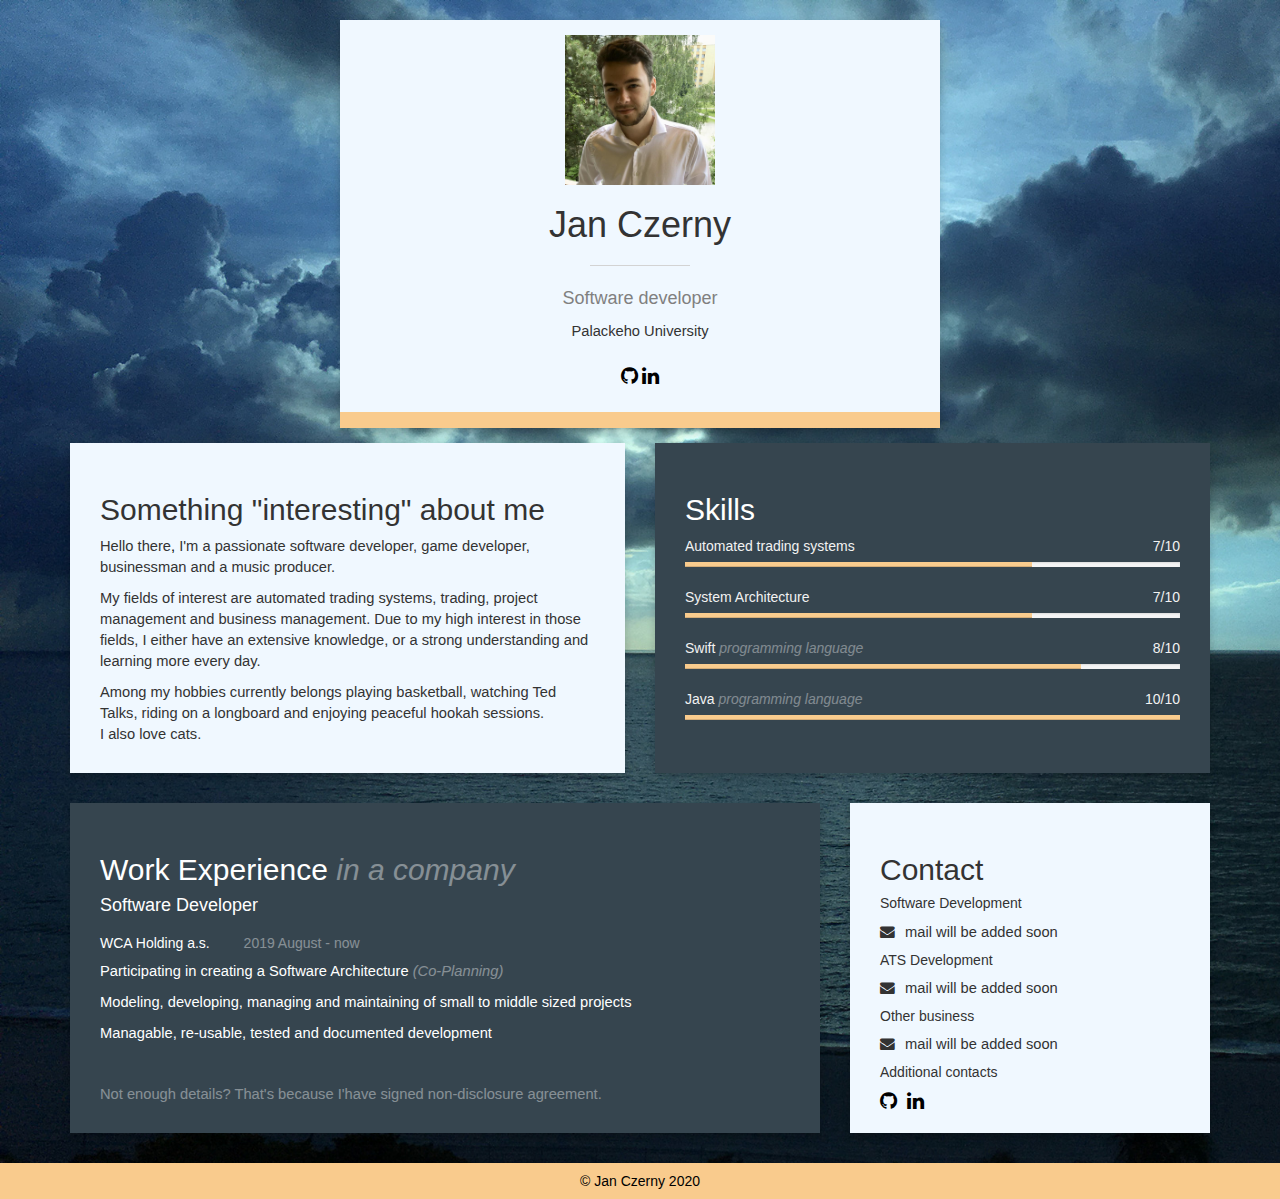
==== index.html @ f6939a1d "Updated index" ====
<!DOCTYPE html>
<html lang="en">
<head>
<meta charset="UTF-8">
<title>Jan Czerny Portfolio</title>
<link rel="stylesheet" href="https://cdnjs.cloudflare.com/ajax/libs/font-awesome/4.7.0/css/font-awesome.min.css">
<link rel="stylesheet" href="css/bootstrap.min.css">
<link rel="stylesheet" href="css/style.css">
</head>
<body>


<div class="card box-shadow">
  <img src="pics/IMG_2783.jpg" alt="Jan Czerny pic=" class="image">
  <h1>Jan Czerny</h1>
  <hr>
  <p class="title">Software developer</p>
  <p>Palackeho University</p>
  <div style="margin: 24px 0;">
    <a href="https://github.com/supahotcoder"><i class="fa fa-github icon-size"></i></a>
    <a href="https://cz.linkedin.com/in/jan-czerny-498b4b15b"><i class="fa fa-linkedin icon-size"></i></a>
  </div>
  <div class="divider"></div>
</div>

<section class="container">
	<div class="row">
		<div class="col-md-6 col-sm-12">
			<div class="about box-shadow">
				<h2>Something "interesting" about me</h2>
        <p>Hello there<a href="https://sithposting.fandom.com/wiki/Hello_There">,</a> I'm a passionate software developer, game developer, businessman and a music producer.</p>
        <p>My fields of interest are automated trading systems, trading, project management and business management. Due to my high interest in those fields, I either have an extensive knowledge, or a strong understanding and learning more every day.</p>
        <p>Among my hobbies currently belongs playing basketball, watching Ted Talks, riding on a longboard and enjoying peaceful hookah sessions.<br> I also love cats.</p>
      </div>
		</div>
		<div class="col-md-6 col-sm-12">
			<div class="skills box-shadow">
				<h2 class="white">Skills</h2>
        <!-- <strong>Table football</strong>
        <span class="pull-right">6</span>
          <div class="progress">
            <div class="progress-bar progress-bar-primary" role="progressbar"
                          aria-valuenow="6" aria-valuemin="0" aria-valuemax="10" style="width: 60%;"></div>
          </div> -->
        <strong>Automated trading systems</strong>
				<span class="pull-right">7/10</span>
					<div class="progress">
						<div class="progress-bar progress-bar-primary" role="progressbar"
                        aria-valuenow="7" aria-valuemin="0" aria-valuemax="10"  style="width: 70%;"></div>
					</div>
        <strong>System Architecture</strong>
        <span class="pull-right">7/10</span>
          <div class="progress">
            <div class="progress-bar progress-bar-primary" role="progressbar"
                          aria-valuenow="7" aria-valuemin="0" aria-valuemax="10"  style="width: 70%;"></div>
          </div>
				<strong>Swift</strong> <i class="explain">programming language</i>
				<span class="pull-right">8/10</span>
					<div class="progress">
						<div class="progress-bar progress-bar-primary" role="progressbar"
                        aria-valuenow="8" aria-valuemin="0" aria-valuemax="10"  style="width: 80%;"></div>
					</div>
				<strong>Java</strong> <i class="explain">programming language</i>
				<span class="pull-right">10/10</span>
					<div class="progress">
						<div class="progress-bar progress-bar-primary" role="progressbar"
                        aria-valuenow="10" aria-valuemin="0" aria-valuemax="10" style="width: 100%;"></div>
					</div>
			</div>
		</div>
	</div>
</section>

<!-- contact and experience -->
<section class="container">
	<div class="row">
    <div class="col-md-8 col-sm-12">
      <div class="experience box-shadow">
        <h2 class="white">Work Experience <i class="explain">in a company</i></h2>
          <div class="experience-content">
            <h4 class="experience-title">Software Developer</h4>
            <h5>WCA Holding a.s.</h5>
            <span></span>
            <h5 class="explain">2019 August - now</h5>
            <p>Participating in creating a Software Architecture <i class="explain">(Co-Planning)</i></p>
            <p>Modeling, developing, managing and maintaining of small to middle sized projects</p>
            <p>Managable, re-usable, tested and documented development</p>
            <hr class="no-line">
            <p class="explain">Not enough details? That's because I'have signed non-disclosure agreement.</p>
          </div>
      </div>
    </div>
		<div class="col-md-4 col-sm-12">
			<div class="contact box-shadow">
				<h2>Contact</h2>
        <h5>Software Development</h5>
					 <p><i class="fa fa-envelope"></i> mail will be added soon</p>
        <h5>ATS Development</h5>
  			   <p><i class="fa fa-envelope"></i> mail will be added soon</p>
        <h5>Other business</h5>
    			 <p><i class="fa fa-envelope"></i> mail will be added soon</p>
        <h5>Additional contacts</h5>
          <a href="https://github.com/supahotcoder"><i class="fa fa-github icon-size"></i></a>
          <a href="https://cz.linkedin.com/in/jan-czerny-498b4b15b"><i class="fa fa-linkedin icon-size"></i></a>
			</div>
		</div>
	</div>
</section>
<footer>&copy; Jan Czerny 2020</footer>
</body>
</html>
---- css/style.css ----
/* global settings */
body{
  background-image: url('../pics/IMG_3488.jpg');
  background-size: cover;
}

hr{
  border-color: #D3D3D3;
  width: 100px;
}

a {
  text-decoration: none;
  color: black;
}

p {
  font-size: 1.05em;
}

.image {
  width: 30%;
  margin-top: 15px;
  width: 150px;
  height: 150px;
}

button:hover, a:hover {
  opacity: 0.7;
}

.no-line{
  border: none;
}

.explain {
  opacity: 40%;
}

 .box-shadow {
  box-shadow: 0 4px 8px 0 rgba(0, 0, 0, 0.2);
}

.white {
  color: #fff;
}

/* shared settings sections  (colors, sizing)*/

.about, .card, .contact{
  background: #f0f8ff;
}

.experience , .skills{
  background: #36454f;
}

footer, .divider, .skills .progress .progress-bar-primary{
  background: #f9cb8d; /*#4997d0;*/
}

.about, .skills,
.contact, .experience {
  padding: 30px;
  min-height: 330px;
  max-height: 330px;
  margin-bottom: 30px;
}


/* portfolio card */
.card {
  max-width: 600px;
  margin-left: auto;
  margin-right: auto;
  margin-top: 20px;
  text-align: center;
  font-family: arial;
}

.title {
  color: grey;
  font-size: 18px;
}

.icon-size {
  font-size: 20px;
}

.divider {
  padding: 8px;
  margin-bottom: 15px
}

/* skills section */
.skills {
  color: #f2f2f2;
}
.skills .progress {
  border-radius: 0px;
  height: 5px;
}

.skills strong {
  display: inline-block;
  font-weight: normal;
  padding-bottom: 6px;
}

/* experience section */
.experience {
  color: white;
}
.experience .experience-content {
  padding-bottom: 14px;
}
.experience h5 {
  display: inline-block;
}
.experience span {
  padding-right: 10px;
  padding-left: 20px;
}

/* contact section */
.contact .fa {
  padding-right: 6px;
}

/* footer section */
footer {
  color: black;
  text-align: center;
  padding-top: 8px;
  padding-bottom: 8px;
}

@media (max-width: 991px) {
  .card{
    margin-bottom: 30px;
  }
}

@media (max-width: 645px) {
  .card{
    margin-left: 15px;
    margin-right: 15px
  }
}

@media ( max-width: 360px ) {
  header h1 {
    font-size: 30px;
  }
  .about h2 {
    font-size: 24px;
  }
  .experience h4 {
    font-size: 20px;
  }
}
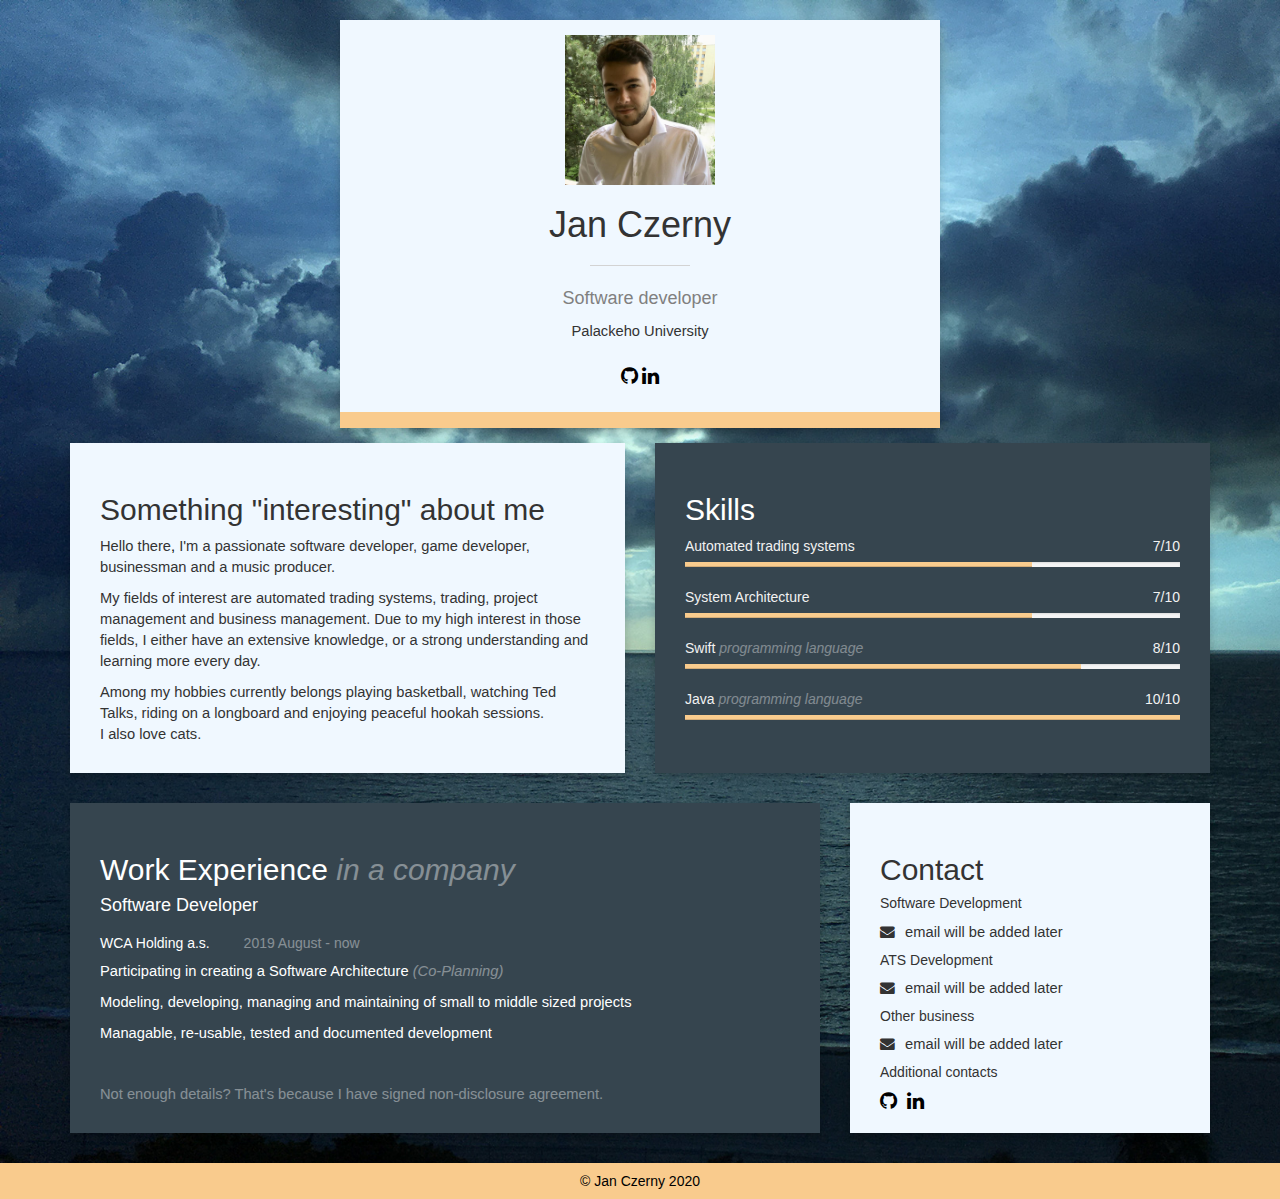
==== commit fd3bf5d1: "Updated: multi browser support, text and readability" ====
--- a/index.html
+++ b/index.html
@@ -2,6 +2,7 @@
 <html lang="en">
 <head>
 <meta charset="UTF-8">
+<meta name="viewport" content="width=device-width, initial-scale=1">
 <title>Jan Czerny Portfolio</title>
 <link rel="stylesheet" href="https://cdnjs.cloudflare.com/ajax/libs/font-awesome/4.7.0/css/font-awesome.min.css">
 <link rel="stylesheet" href="css/bootstrap.min.css">
@@ -86,7 +87,7 @@
             <p>Modeling, developing, managing and maintaining of small to middle sized projects</p>
             <p>Managable, re-usable, tested and documented development</p>
             <hr class="no-line">
-            <p class="explain">Not enough details? That's because I'have signed non-disclosure agreement.</p>
+            <p class="explain">Not enough details? That's because I have signed non-disclosure agreement.</p>
           </div>
       </div>
     </div>
@@ -94,11 +95,11 @@
 			<div class="contact box-shadow">
 				<h2>Contact</h2>
         <h5>Software Development</h5>
-					 <p><i class="fa fa-envelope"></i> mail will be added soon</p>
+					 <p><i class="fa fa-envelope"></i> email will be added later</p>
         <h5>ATS Development</h5>
-  			   <p><i class="fa fa-envelope"></i> mail will be added soon</p>
+  			   <p><i class="fa fa-envelope"></i> email will be added later</p>
         <h5>Other business</h5>
-    			 <p><i class="fa fa-envelope"></i> mail will be added soon</p>
+    			 <p><i class="fa fa-envelope"></i> email will be added later</p>
         <h5>Additional contacts</h5>
           <a href="https://github.com/supahotcoder"><i class="fa fa-github icon-size"></i></a>
           <a href="https://cz.linkedin.com/in/jan-czerny-498b4b15b"><i class="fa fa-linkedin icon-size"></i></a>
--- a/css/style.css
+++ b/css/style.css
@@ -34,7 +34,20 @@
 }
 
 .explain {
-  opacity: 40%;
+  /* IE 8 */
+-ms-filter: "progid:DXImageTransform.Microsoft.Alpha(Opacity=40)";
+
+/* IE 5-7 */
+filter: alpha(opacity=40);
+
+/* Netscape */
+-moz-opacity: 0.4;
+
+/* Safari 1.x */
+-khtml-opacity: 0.4;
+
+/* Others */
+opacity: 0.4;
 }
 
  .box-shadow {
@@ -146,6 +159,23 @@
     margin-left: 15px;
     margin-right: 15px
   }
+
+  .about, .skills, .contact, .experience {
+    max-height: none;
+  }
+
+  h2{
+    font-size: 27px;
+    text-align: center;
+  }
+
+  .contact{
+    text-align: center;
+  }
+
+  .contact h5{
+    text-decoration: underline;
+  }
 }
 
 @media ( max-width: 360px ) {
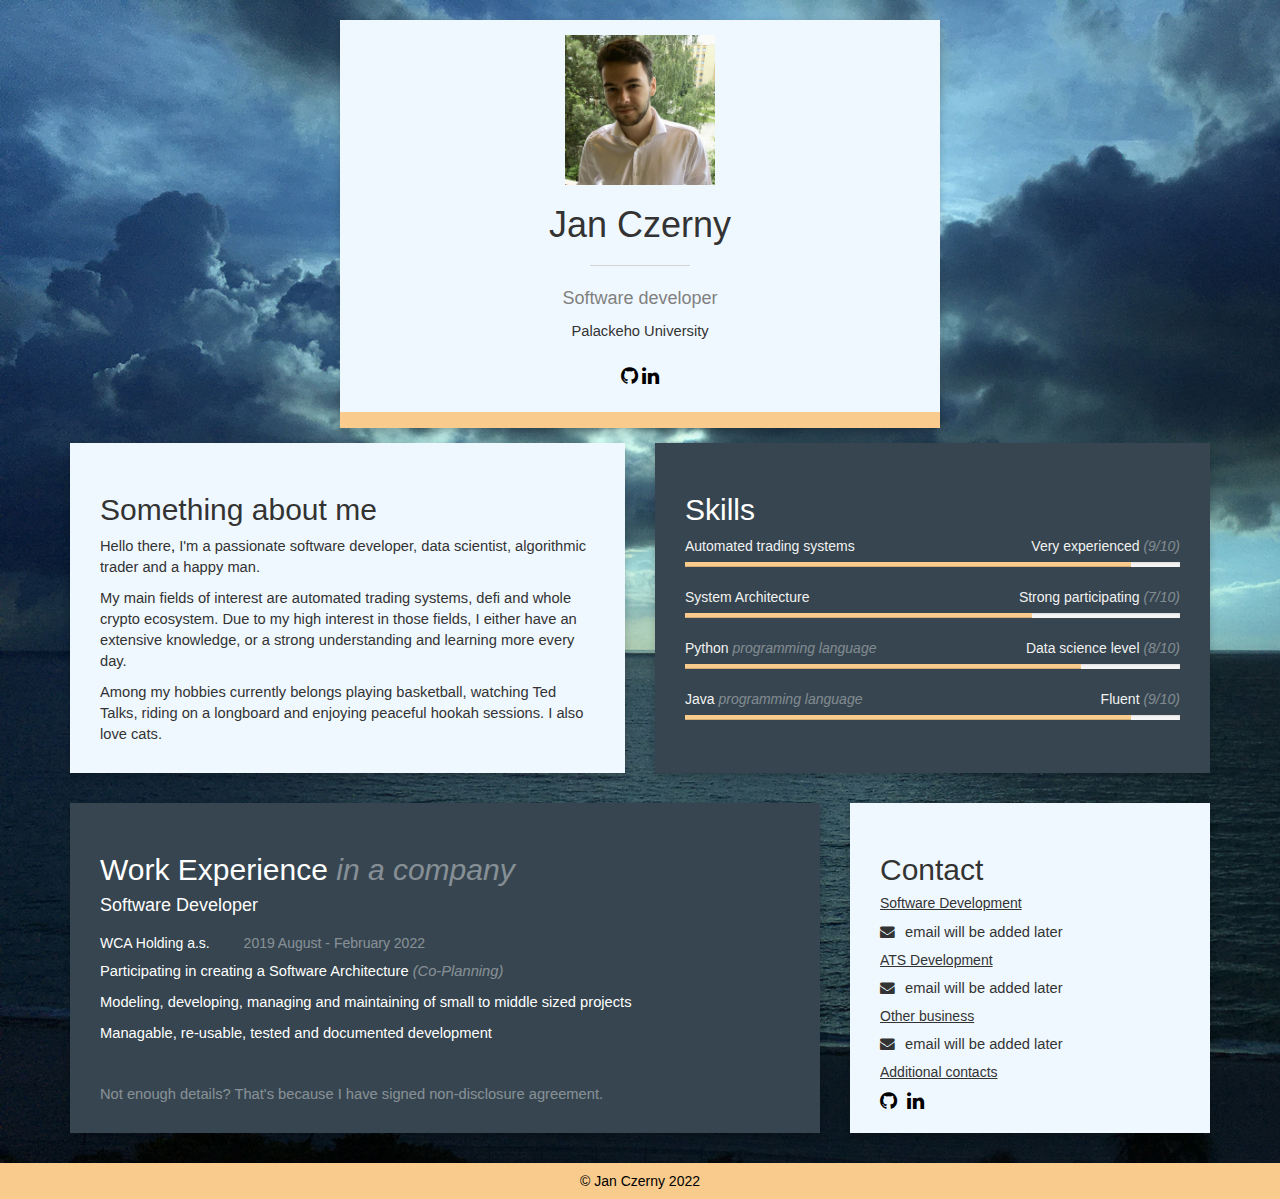
==== commit 3576d792: "Updated version." ====
--- a/index.html
+++ b/index.html
@@ -28,44 +28,38 @@
 	<div class="row">
 		<div class="col-md-6 col-sm-12">
 			<div class="about box-shadow">
-				<h2>Something "interesting" about me</h2>
-        <p>Hello there<a href="https://sithposting.fandom.com/wiki/Hello_There">,</a> I'm a passionate software developer, game developer, businessman and a music producer.</p>
-        <p>My fields of interest are automated trading systems, trading, project management and business management. Due to my high interest in those fields, I either have an extensive knowledge, or a strong understanding and learning more every day.</p>
-        <p>Among my hobbies currently belongs playing basketball, watching Ted Talks, riding on a longboard and enjoying peaceful hookah sessions.<br> I also love cats.</p>
+				<h2>Something about me</h2>
+        <p>Hello there<a href="https://sithposting.fandom.com/wiki/Hello_There">,</a> I'm a passionate software developer, data scientist, algorithmic trader and a happy man.</p>
+        <p>My main fields of interest are automated trading systems, defi and whole crypto ecosystem. Due to my high interest in those fields, I either have an extensive knowledge, or a strong understanding and learning more every day.</p>
+        <p>Among my hobbies currently belongs playing basketball, watching Ted Talks, riding on a longboard and enjoying peaceful hookah sessions. I also love cats.</p>
       </div>
 		</div>
 		<div class="col-md-6 col-sm-12">
 			<div class="skills box-shadow">
 				<h2 class="white">Skills</h2>
-        <!-- <strong>Table football</strong>
-        <span class="pull-right">6</span>
-          <div class="progress">
-            <div class="progress-bar progress-bar-primary" role="progressbar"
-                          aria-valuenow="6" aria-valuemin="0" aria-valuemax="10" style="width: 60%;"></div>
-          </div> -->
         <strong>Automated trading systems</strong>
-				<span class="pull-right">7/10</span>
+				<span class="pull-right">Very experienced <i class="explain">(9/10)</i></span>
 					<div class="progress">
 						<div class="progress-bar progress-bar-primary" role="progressbar"
-                        aria-valuenow="7" aria-valuemin="0" aria-valuemax="10"  style="width: 70%;"></div>
+                        aria-valuenow="9" aria-valuemin="0" aria-valuemax="10"  style="width: 90%;"></div>
 					</div>
         <strong>System Architecture</strong>
-        <span class="pull-right">7/10</span>
+        <span class="pull-right">Strong participating <i class="explain">(7/10)</i></span>
           <div class="progress">
             <div class="progress-bar progress-bar-primary" role="progressbar"
                           aria-valuenow="7" aria-valuemin="0" aria-valuemax="10"  style="width: 70%;"></div>
           </div>
-				<strong>Swift</strong> <i class="explain">programming language</i>
-				<span class="pull-right">8/10</span>
+				<strong>Python</strong> <i class="explain">programming language</i>
+				<span class="pull-right">Data science level <i class="explain">(8/10)</i></span>
 					<div class="progress">
 						<div class="progress-bar progress-bar-primary" role="progressbar"
                         aria-valuenow="8" aria-valuemin="0" aria-valuemax="10"  style="width: 80%;"></div>
 					</div>
 				<strong>Java</strong> <i class="explain">programming language</i>
-				<span class="pull-right">10/10</span>
+				<span class="pull-right">Fluent <i class="explain">(9/10)</i></span>
 					<div class="progress">
 						<div class="progress-bar progress-bar-primary" role="progressbar"
-                        aria-valuenow="10" aria-valuemin="0" aria-valuemax="10" style="width: 100%;"></div>
+                        aria-valuenow="9" aria-valuemin="0" aria-valuemax="10" style="width: 90%;"></div>
 					</div>
 			</div>
 		</div>
@@ -82,7 +76,7 @@
             <h4 class="experience-title">Software Developer</h4>
             <h5>WCA Holding a.s.</h5>
             <span></span>
-            <h5 class="explain">2019 August - now</h5>
+            <h5 class="explain">2019 August - February 2022</h5>
             <p>Participating in creating a Software Architecture <i class="explain">(Co-Planning)</i></p>
             <p>Modeling, developing, managing and maintaining of small to middle sized projects</p>
             <p>Managable, re-usable, tested and documented development</p>
@@ -107,6 +101,6 @@
 		</div>
 	</div>
 </section>
-<footer>&copy; Jan Czerny 2020</footer>
+<footer>&copy; Jan Czerny 2022</footer>
 </body>
 </html>
--- a/css/style.css
+++ b/css/style.css
@@ -45,6 +45,9 @@
 
 /* Safari 1.x */
 -khtml-opacity: 0.4;
+
+/* webkit browsers */
+-webkit-opacity: 0.4;
 
 /* Others */
 opacity: 0.4;
@@ -140,6 +143,11 @@
   padding-right: 6px;
 }
 
+.contact h5{
+  text-decoration: underline;
+  -webkit-text-decoration-line: underline;
+}
+
 /* footer section */
 footer {
   color: black;
@@ -152,9 +160,18 @@
   .card{
     margin-bottom: 30px;
   }
+
+  .contact{
+    text-align: center;
+    text-align: -webkit-center;
+  }
 }
 
 @media (max-width: 645px) {
+  body{
+    -webkit-text-size-adjust: 100%;
+  }
+
   .card{
     margin-left: 15px;
     margin-right: 15px
@@ -168,14 +185,6 @@
     font-size: 27px;
     text-align: center;
   }
-
-  .contact{
-    text-align: center;
-  }
-
-  .contact h5{
-    text-decoration: underline;
-  }
 }
 
 @media ( max-width: 360px ) {
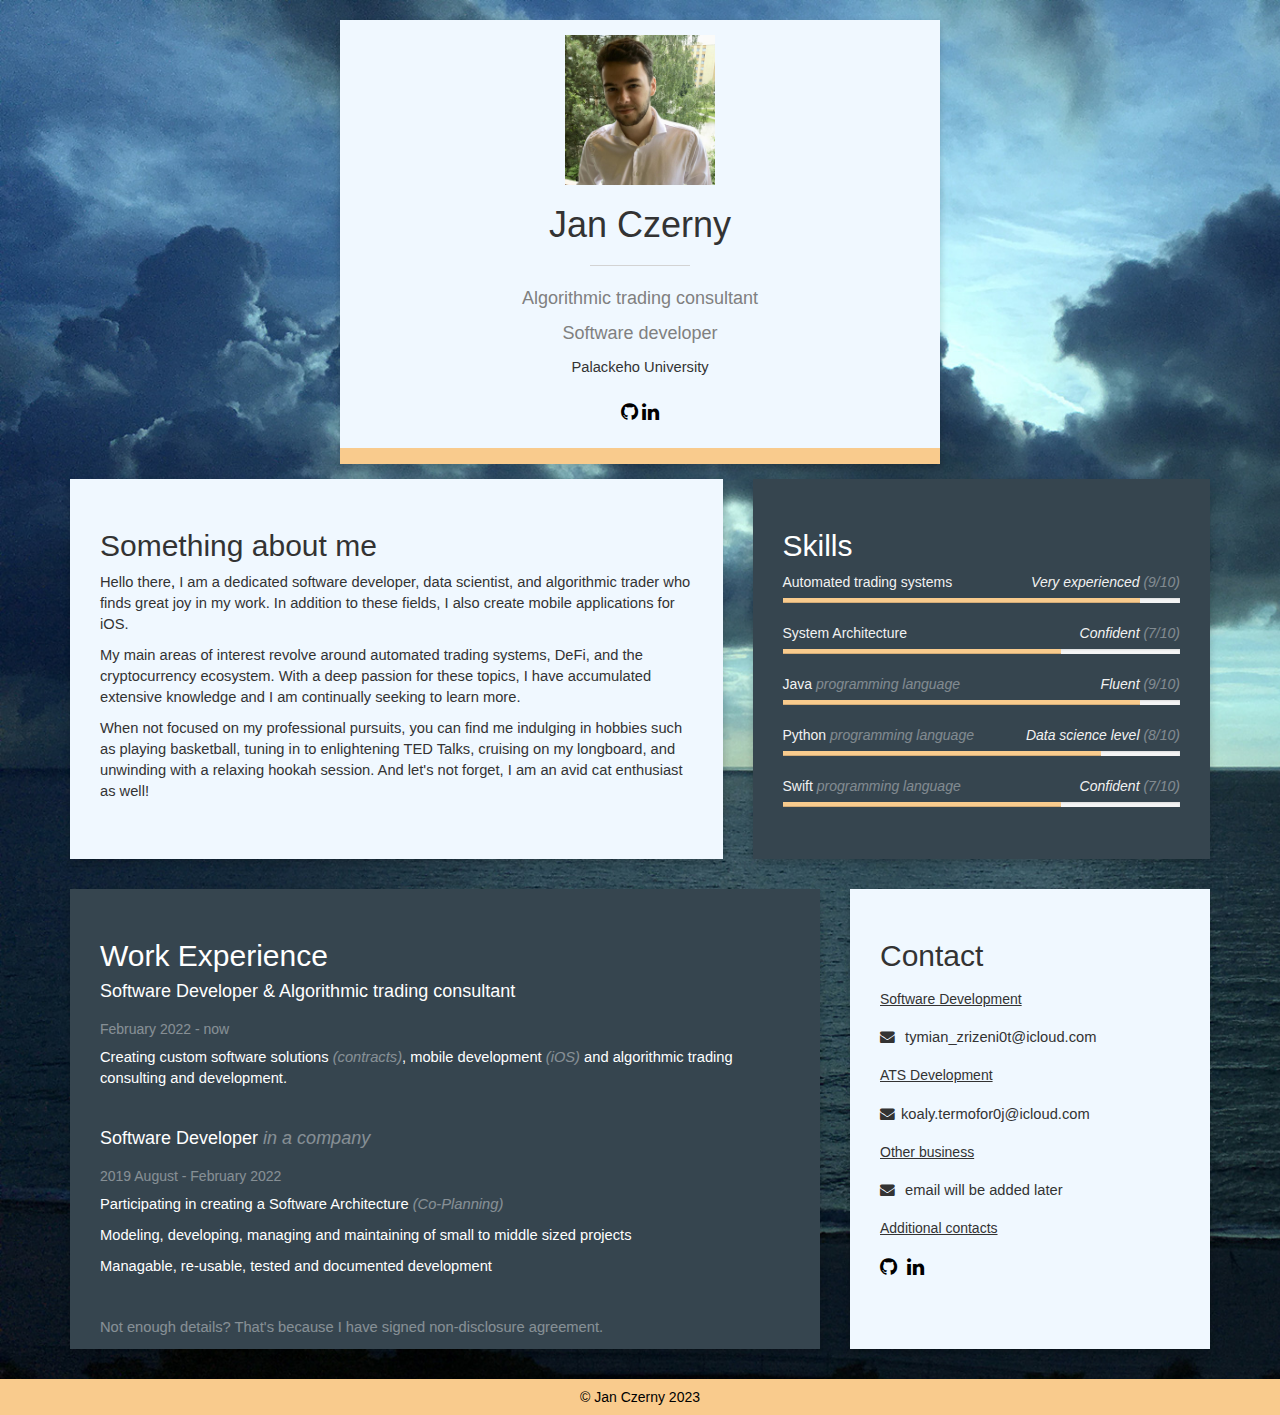
==== commit 4b4e412b: "Updated portfolio Fixed: mobile view Added: contact & simple anti spam features" ====
--- a/index.html
+++ b/index.html
@@ -15,6 +15,7 @@
   <img src="pics/IMG_2783.jpg" alt="Jan Czerny pic=" class="image">
   <h1>Jan Czerny</h1>
   <hr>
+  <p class="title">Algorithmic trading consultant</p>
   <p class="title">Software developer</p>
   <p>Palackeho University</p>
   <div style="margin: 24px 0;">
@@ -26,41 +27,47 @@
 
 <section class="container">
 	<div class="row">
-		<div class="col-md-6 col-sm-12">
+		<div class="col-md-7 col-sm-14">
 			<div class="about box-shadow">
 				<h2>Something about me</h2>
-        <p>Hello there<a href="https://sithposting.fandom.com/wiki/Hello_There">,</a> I'm a passionate software developer, data scientist, algorithmic trader and a happy man.</p>
-        <p>My main fields of interest are automated trading systems, defi and whole crypto ecosystem. Due to my high interest in those fields, I either have an extensive knowledge, or a strong understanding and learning more every day.</p>
-        <p>Among my hobbies currently belongs playing basketball, watching Ted Talks, riding on a longboard and enjoying peaceful hookah sessions. I also love cats.</p>
+        <p>Hello there<a href="https://sithposting.fandom.com/wiki/Hello_There">,</a> I am a dedicated software developer, data scientist, and algorithmic trader who finds great joy in my work. In addition to these fields, I also create mobile applications for iOS.</p>
+        <p>My main areas of interest revolve around automated trading systems, DeFi, and the cryptocurrency ecosystem. With a deep passion for these topics, I have accumulated extensive knowledge and I am continually seeking to learn more.</p>
+        <p>When not focused on my professional pursuits, you can find me indulging in hobbies such as playing basketball, tuning in to enlightening TED Talks, cruising on my longboard, and unwinding with a relaxing hookah session. And let's not forget, I am an avid cat enthusiast as well!</p>
       </div>
 		</div>
-		<div class="col-md-6 col-sm-12">
+		<div class="col-md-5 col-sm-12">
 			<div class="skills box-shadow">
 				<h2 class="white">Skills</h2>
         <strong>Automated trading systems</strong>
-				<span class="pull-right">Very experienced <i class="explain">(9/10)</i></span>
+				<span class="pull-right"><i class="explain-text">Very experienced</i> <i class="explain">(9/10)</i></span>
 					<div class="progress">
 						<div class="progress-bar progress-bar-primary" role="progressbar"
                         aria-valuenow="9" aria-valuemin="0" aria-valuemax="10"  style="width: 90%;"></div>
 					</div>
         <strong>System Architecture</strong>
-        <span class="pull-right">Strong participating <i class="explain">(7/10)</i></span>
+        <span class="pull-right"><i class="explain-text">Confident</i> <i class="explain">(7/10)</i></span>
           <div class="progress">
             <div class="progress-bar progress-bar-primary" role="progressbar"
                           aria-valuenow="7" aria-valuemin="0" aria-valuemax="10"  style="width: 70%;"></div>
           </div>
+        <strong>Java</strong> <i class="explain">programming language</i>
+        <span class="pull-right"><i class="explain-text">Fluent</i> <i class="explain">(9/10)</i></span>
+          <div class="progress">
+            <div class="progress-bar progress-bar-primary" role="progressbar"
+                        aria-valuenow="9" aria-valuemin="0" aria-valuemax="10" style="width: 90%;"></div>
+          </div>
 				<strong>Python</strong> <i class="explain">programming language</i>
-				<span class="pull-right">Data science level <i class="explain">(8/10)</i></span>
+				<span class="pull-right"><i class="explain-text">Data science level</i> <i class="explain">(8/10)</i></span>
 					<div class="progress">
 						<div class="progress-bar progress-bar-primary" role="progressbar"
                         aria-valuenow="8" aria-valuemin="0" aria-valuemax="10"  style="width: 80%;"></div>
 					</div>
-				<strong>Java</strong> <i class="explain">programming language</i>
-				<span class="pull-right">Fluent <i class="explain">(9/10)</i></span>
-					<div class="progress">
-						<div class="progress-bar progress-bar-primary" role="progressbar"
-                        aria-valuenow="9" aria-valuemin="0" aria-valuemax="10" style="width: 90%;"></div>
-					</div>
+          <strong>Swift</strong> <i class="explain">programming language</i>
+          <span class="pull-right"><i class="explain-text">Confident</i> <i class="explain">(7/10)</i></span>
+            <div class="progress">
+              <div class="progress-bar progress-bar-primary" role="progressbar"
+                          aria-valuenow="7" aria-valuemin="0" aria-valuemax="10" style="width: 70%;"></div>
+            </div>
 			</div>
 		</div>
 	</div>
@@ -71,11 +78,13 @@
 	<div class="row">
     <div class="col-md-8 col-sm-12">
       <div class="experience box-shadow">
-        <h2 class="white">Work Experience <i class="explain">in a company</i></h2>
+        <h2 class="white">Work Experience</h2>
           <div class="experience-content">
-            <h4 class="experience-title">Software Developer</h4>
-            <h5>WCA Holding a.s.</h5>
-            <span></span>
+            <h4 class="experience-title">Software Developer & Algorithmic trading consultant</h4>
+            <h5 class="explain">February 2022 - now</h5>
+            <p>Creating custom software solutions <i class="explain">(contracts)</i>, mobile development <i class="explain">(iOS)</i> and algorithmic trading consulting and development.</p>
+            <hr class="no-line">
+            <h4 class="experience-title">Software Developer <i class="explain">in a company</i></h4>
             <h5 class="explain">2019 August - February 2022</h5>
             <p>Participating in creating a Software Architecture <i class="explain">(Co-Planning)</i></p>
             <p>Modeling, developing, managing and maintaining of small to middle sized projects</p>
@@ -89,9 +98,44 @@
 			<div class="contact box-shadow">
 				<h2>Contact</h2>
         <h5>Software Development</h5>
-					 <p><i class="fa fa-envelope"></i> email will be added later</p>
-        <h5>ATS Development</h5>
-  			   <p><i class="fa fa-envelope"></i> email will be added later</p>
+					 <p><i class="fa fa-envelope"></i><span class="begone" aria-hidden="true">No spam for me</span> <span>t</span><!--
+--><span>y</span><!--
+--><span>m</span><!--
+--><span>i</span><!----><span>a</span><!--
+--><span>n</span><!--
+--><span>_</span><!--
+--><span>z</span><!----><span>r</span><!----><span>i</span><!----><span>z</span><!--
+--><span>e</span><!--
+--><span>n</span><!--
+--><span>i</span><!--
+--><span>0</span><!--
+--><span>t</span><!--
+--><span>@</span><!----><span>i</span><!--
+--><span>c</span><!--
+--><span>l</span><!--
+--><span>o</span><!--
+--><span>u</span><!----><span>d</span><!--
+--><span>.</span><!----><span>c</span><!--
+--><span>o</span><!--
+--><span>m</span>    <h5>ATS Development</h5>
+  			   <p><i class="fa fa-envelope"></i><span class="begone" aria-hidden="true">No spam for me</span><span>k</span><!--
+--><span>o</span><!--
+--><span>a</span><!----><span>l</span><!----><span>y</span><!--
+--><span>.</span><!--
+--><span>t</span><!----><span>e</span><!--
+--><span>r</span><!--
+--><span>m</span><!----><span>o</span><!--
+--><span>f</span><!--
+--><span>o</span><!--
+--><span>r</span><!--
+--><span>0</span><!--
+--><span>j</span><!----><span>@</span><!--
+--><span>i</span><!----><span>c</span><!--
+--><span>l</span><!--
+--><span>o</span><!--
+--><span>u</span><!----><span>d</span><!----><span>.</span><!----><span>c</span><!--
+--><span>o</span><!--
+--><span>m</span></p>
         <h5>Other business</h5>
     			 <p><i class="fa fa-envelope"></i> email will be added later</p>
         <h5>Additional contacts</h5>
@@ -101,6 +145,6 @@
 		</div>
 	</div>
 </section>
-<footer>&copy; Jan Czerny 2022</footer>
+<footer>&copy; Jan Czerny 2023</footer>
 </body>
 </html>
--- a/css/style.css
+++ b/css/style.css
@@ -75,14 +75,19 @@
   background: #f9cb8d; /*#4997d0;*/
 }
 
-.about, .skills,
+.about, .skills{
+  padding: 30px;
+  min-height: 380px;
+  max-height: 380px;
+  margin-bottom: 30px;
+}
+
 .contact, .experience {
   padding: 30px;
-  min-height: 330px;
-  max-height: 330px;
+  min-height: 460px;
+  max-height: 460px;
   margin-bottom: 30px;
 }
-
 
 /* portfolio card */
 .card {
@@ -146,6 +151,7 @@
 .contact h5{
   text-decoration: underline;
   -webkit-text-decoration-line: underline;
+  padding: 10px 0;
 }
 
 /* footer section */
@@ -174,7 +180,7 @@
 
   .card{
     margin-left: 15px;
-    margin-right: 15px
+    margin-right: 15px;
   }
 
   .about, .skills, .contact, .experience {
@@ -187,6 +193,26 @@
   }
 }
 
+span.begone {
+  display: none;
+}
+
+@media ( max-width: 465px ) {
+  .progress{
+    visibility: hidden;
+  }
+
+  .explain-text{
+    opacity: 0.4;
+  }
+
+  .pull-right{
+    display: grid;
+    float: initial!important; -- had to be done
+  }
+
+}
+
 @media ( max-width: 360px ) {
   header h1 {
     font-size: 30px;
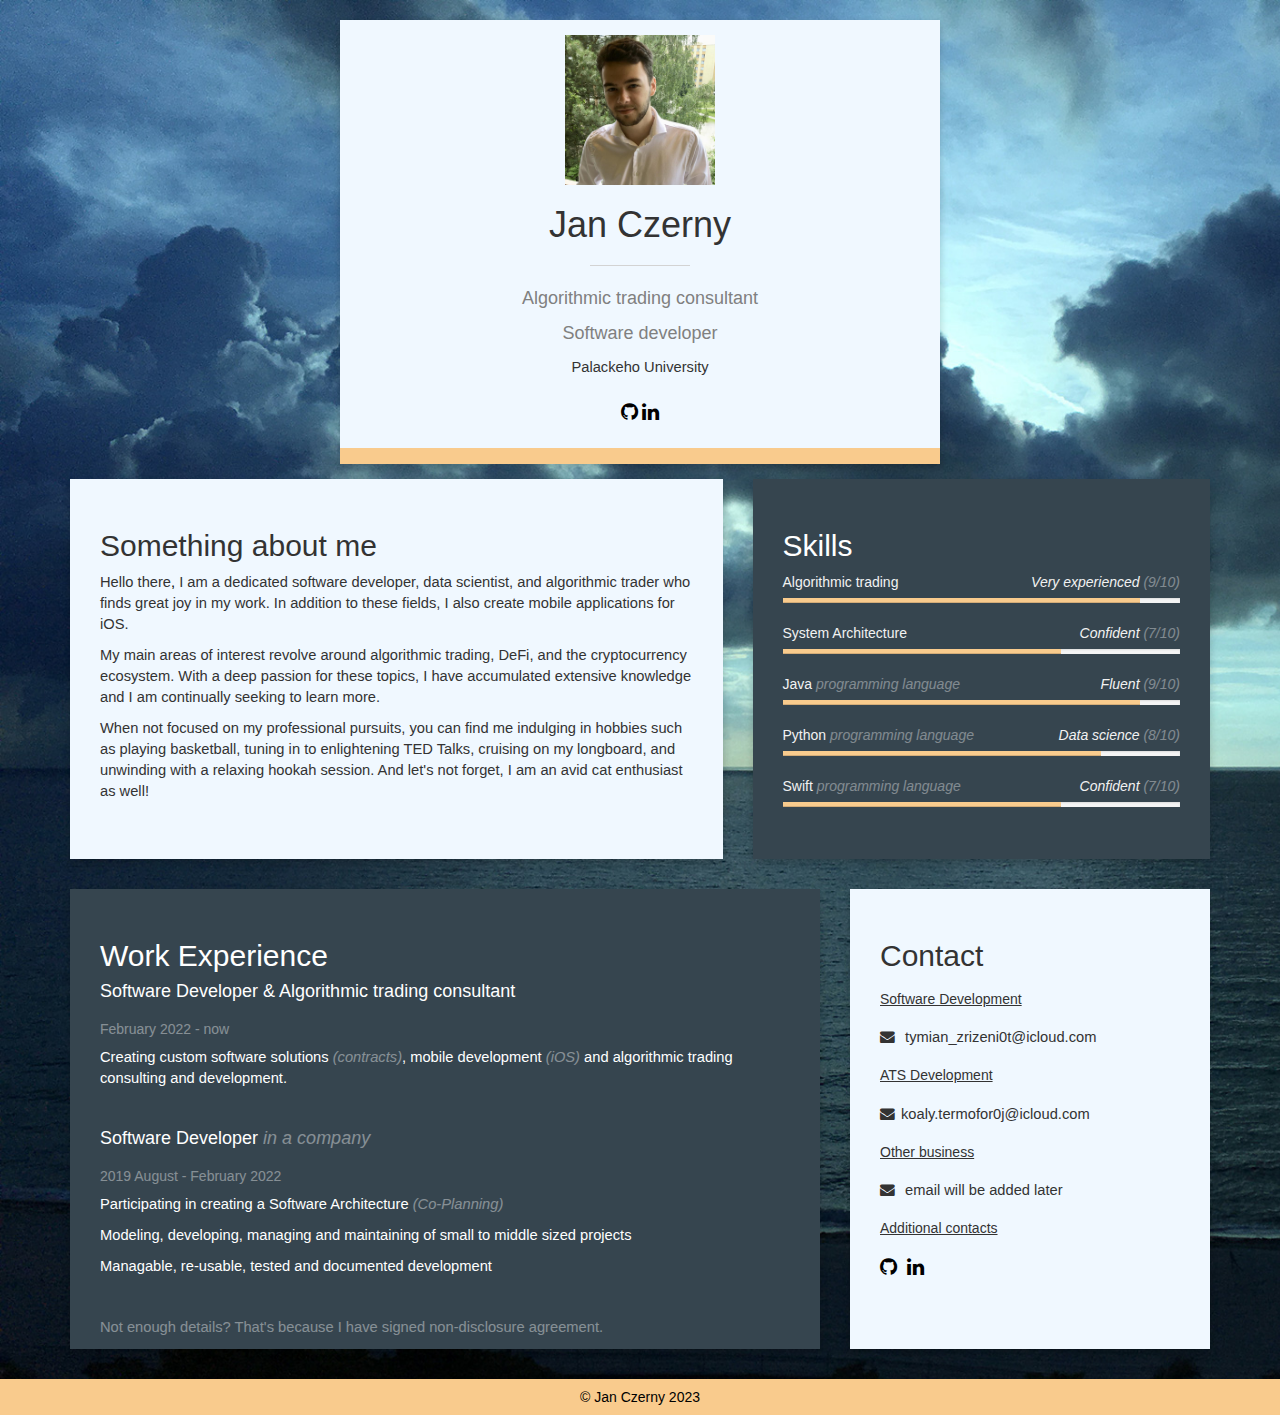
==== commit 2e2f4c46: "Minor visibility fixes" ====
--- a/index.html
+++ b/index.html
@@ -31,14 +31,14 @@
 			<div class="about box-shadow">
 				<h2>Something about me</h2>
         <p>Hello there<a href="https://sithposting.fandom.com/wiki/Hello_There">,</a> I am a dedicated software developer, data scientist, and algorithmic trader who finds great joy in my work. In addition to these fields, I also create mobile applications for iOS.</p>
-        <p>My main areas of interest revolve around automated trading systems, DeFi, and the cryptocurrency ecosystem. With a deep passion for these topics, I have accumulated extensive knowledge and I am continually seeking to learn more.</p>
+        <p>My main areas of interest revolve around algorithmic trading, DeFi, and the cryptocurrency ecosystem. With a deep passion for these topics, I have accumulated extensive knowledge and I am continually seeking to learn more.</p>
         <p>When not focused on my professional pursuits, you can find me indulging in hobbies such as playing basketball, tuning in to enlightening TED Talks, cruising on my longboard, and unwinding with a relaxing hookah session. And let's not forget, I am an avid cat enthusiast as well!</p>
       </div>
 		</div>
 		<div class="col-md-5 col-sm-12">
 			<div class="skills box-shadow">
 				<h2 class="white">Skills</h2>
-        <strong>Automated trading systems</strong>
+        <strong>Algorithmic trading</strong>
 				<span class="pull-right"><i class="explain-text">Very experienced</i> <i class="explain">(9/10)</i></span>
 					<div class="progress">
 						<div class="progress-bar progress-bar-primary" role="progressbar"
@@ -57,7 +57,7 @@
                         aria-valuenow="9" aria-valuemin="0" aria-valuemax="10" style="width: 90%;"></div>
           </div>
 				<strong>Python</strong> <i class="explain">programming language</i>
-				<span class="pull-right"><i class="explain-text">Data science level</i> <i class="explain">(8/10)</i></span>
+				<span class="pull-right"><i class="explain-text">Data science</i> <i class="explain">(8/10)</i></span>
 					<div class="progress">
 						<div class="progress-bar progress-bar-primary" role="progressbar"
                         aria-valuenow="8" aria-valuemin="0" aria-valuemax="10"  style="width: 80%;"></div>
--- a/css/style.css
+++ b/css/style.css
@@ -162,6 +162,8 @@
   padding-bottom: 8px;
 }
 
+
+
 @media (max-width: 991px) {
   .card{
     margin-bottom: 30px;
